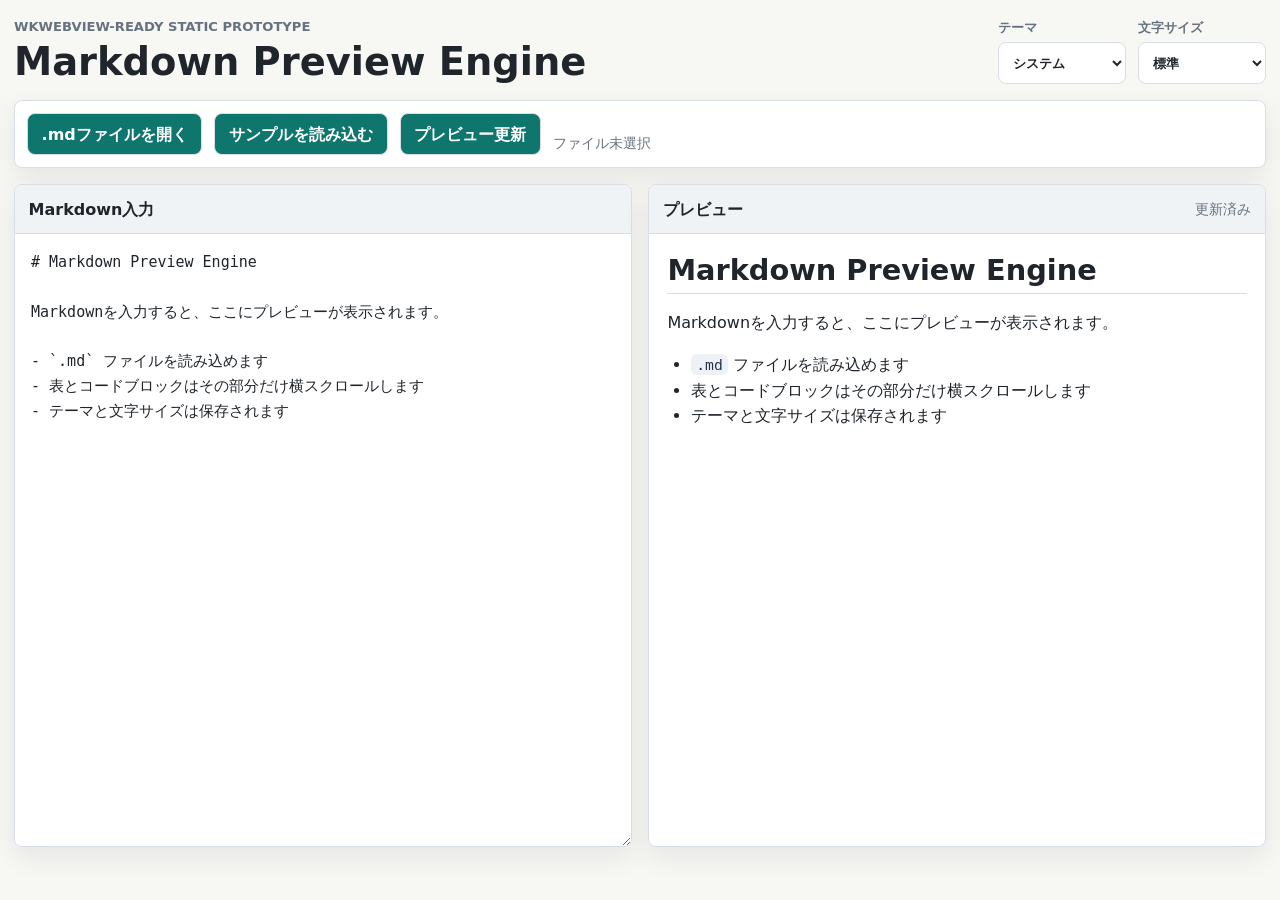
==== index.html @ 47c3f865 "Initial markdown preview engine" ====
<!doctype html>
<html lang="ja">
  <head>
    <meta charset="utf-8">
    <meta name="viewport" content="width=device-width, initial-scale=1, viewport-fit=cover">
    <meta name="color-scheme" content="light dark">
    <title>Markdown Preview Engine</title>
    <link rel="stylesheet" href="style.css">
  </head>
  <body>
    <div class="app-shell">
      <header class="app-header">
        <div class="title-group">
          <p class="eyebrow">WKWebView-ready static prototype</p>
          <h1>Markdown Preview Engine</h1>
        </div>

        <div class="controls" aria-label="表示設定">
          <label class="control-field">
            <span data-i18n="theme">テーマ</span>
            <select id="themeSelect">
              <option value="system" data-i18n="themeSystem">システム</option>
              <option value="light" data-i18n="themeLight">ライト</option>
              <option value="dark" data-i18n="themeDark">ダーク</option>
            </select>
          </label>

          <label class="control-field">
            <span data-i18n="fontSize">文字サイズ</span>
            <select id="fontSizeSelect">
              <option value="small" data-i18n="fontSmall">小</option>
              <option value="normal" data-i18n="fontNormal">標準</option>
              <option value="large" data-i18n="fontLarge">大</option>
              <option value="xlarge" data-i18n="fontXLarge">特大</option>
            </select>
          </label>
        </div>
      </header>

      <main>
        <section class="toolbar" aria-label="Markdown操作">
          <label class="file-button" for="fileInput" data-i18n="openFile">.mdファイルを開く</label>
          <input id="fileInput" class="visually-hidden" type="file" accept=".md,.markdown,.txt,text/markdown,text/plain">
          <button id="loadSampleButton" type="button" data-i18n="loadSample">サンプルを読み込む</button>
          <button id="updatePreviewButton" type="button" data-i18n="updatePreview">プレビュー更新</button>
          <span id="fileName" class="file-name" data-i18n="noFile">ファイル未選択</span>
        </section>

        <section class="workspace" aria-label="Markdown editor and preview">
          <article class="pane editor-pane">
            <div class="pane-header">
              <h2 data-i18n="editor">Markdown入力</h2>
              <span id="editorStatus" class="status-text"></span>
            </div>
            <textarea id="markdownInput" spellcheck="false" data-i18n-placeholder="editorPlaceholder"></textarea>
          </article>

          <article class="pane preview-pane">
            <div class="pane-header">
              <h2 data-i18n="preview">プレビュー</h2>
              <span id="previewStatus" class="status-text"></span>
            </div>
            <div id="preview" class="markdown-body" aria-live="polite"></div>
          </article>
        </section>
      </main>
    </div>

    <script src="vendor/markdown-it.min.js"></script>
    <script src="main.js"></script>
  </body>
</html>
---- style.css ----
:root {
  --bg: #f7f7f4;
  --surface: #ffffff;
  --surface-strong: #f0f3f5;
  --text: #1f252b;
  --muted: #66727f;
  --border: #d8dee5;
  --accent: #0f766e;
  --accent-strong: #115e59;
  --code-bg: #eef2f6;
  --code-text: #243447;
  --shadow: 0 10px 28px rgba(31, 37, 43, 0.08);
  --preview-font-size: 16px;
  --editor-font-size: 15px;
}

:root[data-theme="dark"] {
  --bg: #171a1d;
  --surface: #20252a;
  --surface-strong: #2a3036;
  --text: #eceff3;
  --muted: #a9b3bf;
  --border: #3b444d;
  --accent: #5eead4;
  --accent-strong: #99f6e4;
  --code-bg: #111418;
  --code-text: #eef2f6;
  --shadow: 0 10px 28px rgba(0, 0, 0, 0.24);
}

:root[data-font-size="small"] {
  --preview-font-size: 14px;
  --editor-font-size: 14px;
}

:root[data-font-size="large"] {
  --preview-font-size: 18px;
  --editor-font-size: 16px;
}

:root[data-font-size="xlarge"] {
  --preview-font-size: 20px;
  --editor-font-size: 18px;
}

* {
  box-sizing: border-box;
}

html,
body {
  width: 100%;
  min-width: 0;
  margin: 0;
  overflow-x: hidden;
}

body {
  min-height: 100vh;
  background: var(--bg);
  color: var(--text);
  font-family: system-ui, -apple-system, BlinkMacSystemFont, "Segoe UI", sans-serif;
  line-height: 1.6;
  text-size-adjust: 100%;
  -webkit-text-size-adjust: 100%;
}

button,
select,
textarea {
  font: inherit;
}

button,
.file-button,
select {
  min-height: 42px;
  border: 1px solid var(--border);
  border-radius: 8px;
}

button,
.file-button {
  display: inline-flex;
  align-items: center;
  justify-content: center;
  gap: 0.4rem;
  padding: 0.58rem 0.85rem;
  background: var(--accent);
  color: #ffffff;
  font-weight: 700;
  line-height: 1.2;
  cursor: pointer;
}

button:hover,
.file-button:hover {
  background: var(--accent-strong);
}

select {
  width: 100%;
  padding: 0.45rem 2rem 0.45rem 0.65rem;
  background: var(--surface);
  color: var(--text);
}

.app-shell {
  width: min(1440px, 100%);
  margin: 0 auto;
  padding: max(16px, env(safe-area-inset-top)) max(14px, env(safe-area-inset-right)) max(20px, env(safe-area-inset-bottom)) max(14px, env(safe-area-inset-left));
}

.app-header {
  display: grid;
  grid-template-columns: minmax(0, 1fr) auto;
  gap: 1rem;
  align-items: end;
  margin-bottom: 1rem;
}

.eyebrow {
  margin: 0 0 0.2rem;
  color: var(--muted);
  font-size: 0.82rem;
  font-weight: 700;
  letter-spacing: 0;
  text-transform: uppercase;
}

h1 {
  margin: 0;
  font-size: clamp(1.65rem, 3vw, 2.45rem);
  line-height: 1.15;
  letter-spacing: 0;
}

.controls,
.toolbar {
  display: flex;
  flex-wrap: wrap;
  gap: 0.75rem;
  align-items: end;
}

.control-field {
  display: grid;
  gap: 0.25rem;
  min-width: 128px;
  color: var(--muted);
  font-size: 0.84rem;
  font-weight: 700;
}

.toolbar {
  margin-bottom: 1rem;
  padding: 0.75rem;
  border: 1px solid var(--border);
  border-radius: 8px;
  background: var(--surface);
  box-shadow: var(--shadow);
}

.file-name,
.status-text {
  color: var(--muted);
  font-size: 0.9rem;
  overflow-wrap: anywhere;
}

.file-name {
  min-width: 0;
}

.workspace {
  display: grid;
  grid-template-columns: minmax(0, 1fr) minmax(0, 1fr);
  gap: 1rem;
  align-items: stretch;
}

.pane {
  min-width: 0;
  border: 1px solid var(--border);
  border-radius: 8px;
  background: var(--surface);
  box-shadow: var(--shadow);
  overflow: hidden;
}

.pane-header {
  display: flex;
  justify-content: space-between;
  gap: 0.75rem;
  align-items: center;
  min-height: 48px;
  padding: 0.7rem 0.85rem;
  border-bottom: 1px solid var(--border);
  background: var(--surface-strong);
}

.pane-header h2 {
  margin: 0;
  font-size: 1rem;
  letter-spacing: 0;
}

textarea {
  display: block;
  width: 100%;
  min-height: 68vh;
  padding: 1rem;
  border: 0;
  border-radius: 0;
  resize: vertical;
  background: var(--surface);
  color: var(--text);
  font-family: ui-monospace, SFMono-Regular, Menlo, Consolas, monospace;
  font-size: var(--editor-font-size);
  line-height: 1.65;
  outline: none;
}

textarea:focus {
  box-shadow: inset 0 0 0 2px var(--accent);
}

.markdown-body {
  min-height: 68vh;
  padding: 1.15rem;
  overflow-x: hidden;
  font-size: var(--preview-font-size);
}

.markdown-body > :first-child {
  margin-top: 0;
}

.markdown-body > :last-child {
  margin-bottom: 0;
}

.markdown-body h1,
.markdown-body h2,
.markdown-body h3 {
  margin: 1.35em 0 0.55em;
  line-height: 1.25;
  letter-spacing: 0;
}

.markdown-body h1 {
  padding-bottom: 0.3rem;
  border-bottom: 1px solid var(--border);
  font-size: 1.8em;
}

.markdown-body h2 {
  font-size: 1.45em;
}

.markdown-body h3 {
  font-size: 1.18em;
}

.markdown-body p,
.markdown-body li,
.markdown-body blockquote,
.markdown-body td,
.markdown-body th {
  overflow-wrap: anywhere;
  word-break: normal;
}

.markdown-body a {
  color: var(--accent);
  overflow-wrap: anywhere;
  word-break: break-word;
}

.markdown-body img {
  display: block;
  max-width: 100%;
  height: auto;
  margin: 1rem 0;
  border-radius: 8px;
}

.markdown-body blockquote {
  margin: 1rem 0;
  padding: 0.1rem 0 0.1rem 1rem;
  border-left: 4px solid var(--accent);
  color: var(--muted);
}

.markdown-body code {
  padding: 0.12rem 0.35rem;
  border-radius: 6px;
  background: var(--code-bg);
  color: var(--code-text);
  font-family: ui-monospace, SFMono-Regular, Menlo, Consolas, monospace;
  font-size: 0.92em;
}

.markdown-body pre {
  max-width: 100%;
  margin: 1rem 0;
  padding: 1rem;
  overflow-x: auto;
  border-radius: 8px;
  background: var(--code-bg);
  -webkit-overflow-scrolling: touch;
}

.markdown-body pre code {
  display: block;
  min-width: max-content;
  padding: 0;
  background: transparent;
}

.markdown-body ul,
.markdown-body ol {
  padding-left: 1.45rem;
}

.markdown-body hr {
  height: 1px;
  margin: 1.5rem 0;
  border: 0;
  background: var(--border);
}

.table-wrapper {
  width: 100%;
  max-width: 100%;
  margin: 1rem 0;
  overflow-x: auto;
  -webkit-overflow-scrolling: touch;
}

.markdown-body table {
  width: max-content;
  max-width: none;
  min-width: min(100%, 480px);
  border-collapse: collapse;
  background: var(--surface);
}

.markdown-body th,
.markdown-body td {
  padding: 0.55rem 0.7rem;
  border: 1px solid var(--border);
  text-align: left;
  vertical-align: top;
}

.markdown-body th {
  background: var(--surface-strong);
}

.markdown-body input[type="checkbox"] {
  margin-right: 0.45rem;
}

.visually-hidden {
  position: absolute;
  width: 1px;
  height: 1px;
  padding: 0;
  margin: -1px;
  overflow: hidden;
  clip: rect(0, 0, 0, 0);
  white-space: nowrap;
  border: 0;
}

@media (max-width: 800px) {
  .app-shell {
    padding-top: max(12px, env(safe-area-inset-top));
  }

  .app-header,
  .workspace {
    grid-template-columns: 1fr;
  }

  .controls {
    display: grid;
    grid-template-columns: 1fr 1fr;
    width: 100%;
  }

  .toolbar {
    display: grid;
    grid-template-columns: 1fr 1fr;
  }

  .file-name {
    grid-column: 1 / -1;
  }

  textarea {
    min-height: 38vh;
  }

  .markdown-body {
    min-height: 55vh;
  }
}

@media (max-width: 480px) {
  .controls,
  .toolbar {
    grid-template-columns: 1fr;
  }

  button,
  .file-button {
    width: 100%;
  }

  .markdown-body,
  textarea {
    padding: 0.85rem;
  }
}
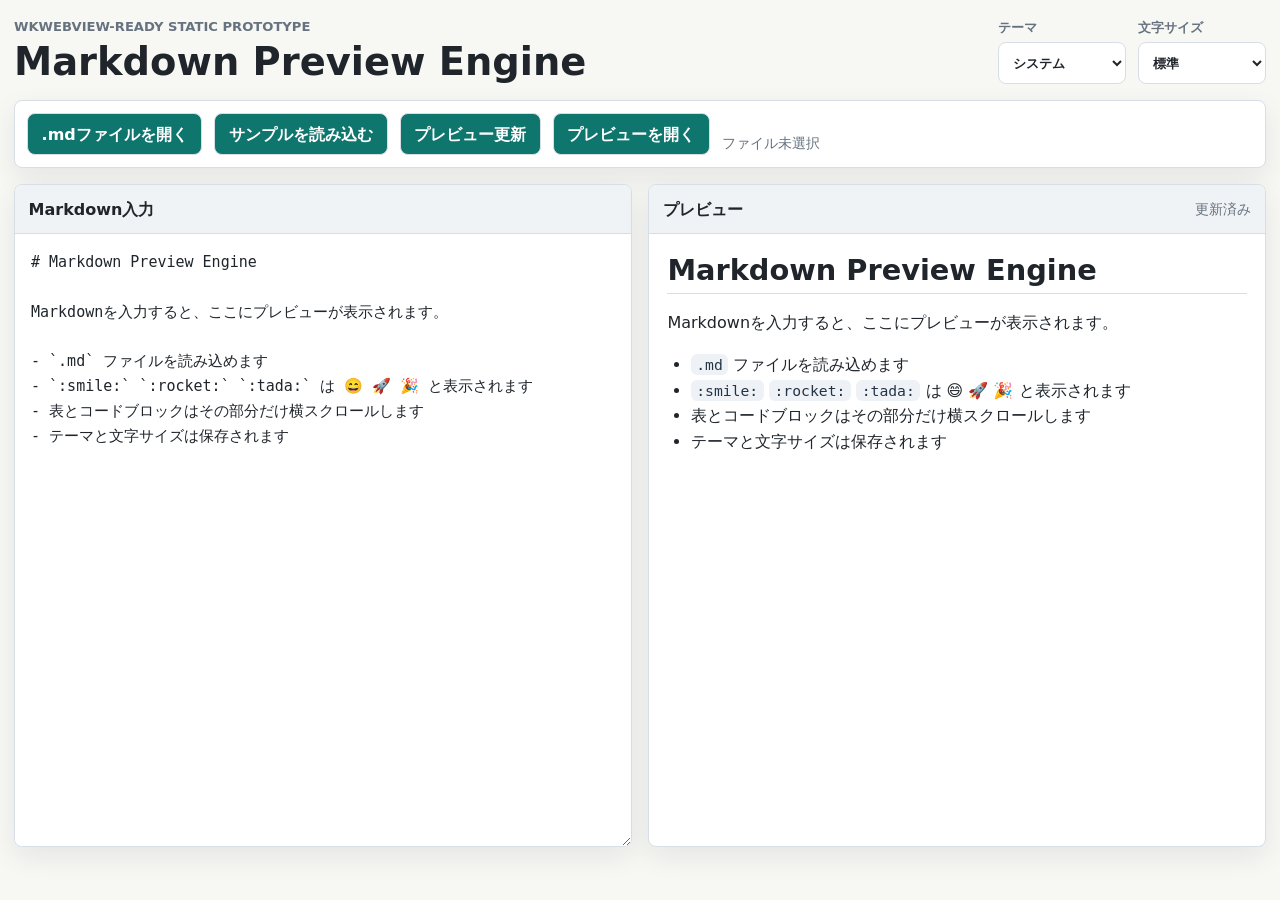
==== commit eae57b21: "Add emoji support and reader preview" ====
--- a/index.html
+++ b/index.html
@@ -5,7 +5,7 @@
     <meta name="viewport" content="width=device-width, initial-scale=1, viewport-fit=cover">
     <meta name="color-scheme" content="light dark">
     <title>Markdown Preview Engine</title>
-    <link rel="stylesheet" href="style.css">
+    <link rel="stylesheet" href="css/style.css">
   </head>
   <body>
     <div class="app-shell">
@@ -43,6 +43,7 @@
           <input id="fileInput" class="visually-hidden" type="file" accept=".md,.markdown,.txt,text/markdown,text/plain">
           <button id="loadSampleButton" type="button" data-i18n="loadSample">サンプルを読み込む</button>
           <button id="updatePreviewButton" type="button" data-i18n="updatePreview">プレビュー更新</button>
+          <button id="openPreviewButton" type="button" data-i18n="openPreview">プレビューを開く</button>
           <span id="fileName" class="file-name" data-i18n="noFile">ファイル未選択</span>
         </section>
 
@@ -66,7 +67,9 @@
       </main>
     </div>
 
-    <script src="vendor/markdown-it.min.js"></script>
-    <script src="main.js"></script>
+    <script src="vendor/markdown-it/markdown-it.min.js"></script>
+    <script src="vendor/markdown-it-emoji/markdown-it-emoji.min.js"></script>
+    <script src="js/i18n.js"></script>
+    <script src="js/app.js"></script>
   </body>
 </html>
--- a/css/style.css
+++ b/css/style.css
@@ -0,0 +1,447 @@
+:root {
+  --bg: #f7f7f4;
+  --surface: #ffffff;
+  --surface-strong: #f0f3f5;
+  --text: #1f252b;
+  --muted: #66727f;
+  --border: #d8dee5;
+  --accent: #0f766e;
+  --accent-strong: #115e59;
+  --code-bg: #eef2f6;
+  --code-text: #243447;
+  --shadow: 0 10px 28px rgba(31, 37, 43, 0.08);
+  --preview-font-size: 16px;
+  --editor-font-size: 15px;
+}
+
+:root[data-theme="dark"] {
+  --bg: #171a1d;
+  --surface: #20252a;
+  --surface-strong: #2a3036;
+  --text: #eceff3;
+  --muted: #a9b3bf;
+  --border: #3b444d;
+  --accent: #5eead4;
+  --accent-strong: #99f6e4;
+  --code-bg: #111418;
+  --code-text: #eef2f6;
+  --shadow: 0 10px 28px rgba(0, 0, 0, 0.24);
+}
+
+:root[data-font-size="small"] {
+  --preview-font-size: 14px;
+  --editor-font-size: 14px;
+}
+
+:root[data-font-size="large"] {
+  --preview-font-size: 18px;
+  --editor-font-size: 16px;
+}
+
+:root[data-font-size="xlarge"] {
+  --preview-font-size: 20px;
+  --editor-font-size: 18px;
+}
+
+* {
+  box-sizing: border-box;
+}
+
+html,
+body {
+  width: 100%;
+  min-width: 0;
+  margin: 0;
+  overflow-x: hidden;
+}
+
+body {
+  min-height: 100vh;
+  background: var(--bg);
+  color: var(--text);
+  font-family: system-ui, -apple-system, BlinkMacSystemFont, "Segoe UI", sans-serif;
+  line-height: 1.6;
+  text-size-adjust: 100%;
+  -webkit-text-size-adjust: 100%;
+}
+
+body.reader-page {
+  min-height: 100svh;
+  background: var(--surface);
+}
+
+button,
+select,
+textarea {
+  font: inherit;
+}
+
+button,
+.file-button,
+select {
+  min-height: 42px;
+  border: 1px solid var(--border);
+  border-radius: 8px;
+}
+
+button,
+.file-button {
+  display: inline-flex;
+  align-items: center;
+  justify-content: center;
+  gap: 0.4rem;
+  padding: 0.58rem 0.85rem;
+  background: var(--accent);
+  color: #ffffff;
+  font-weight: 700;
+  line-height: 1.2;
+  cursor: pointer;
+}
+
+button:hover,
+.file-button:hover {
+  background: var(--accent-strong);
+}
+
+select {
+  width: 100%;
+  padding: 0.45rem 2rem 0.45rem 0.65rem;
+  background: var(--surface);
+  color: var(--text);
+}
+
+.app-shell {
+  width: min(1440px, 100%);
+  margin: 0 auto;
+  padding: max(16px, env(safe-area-inset-top)) max(14px, env(safe-area-inset-right)) max(20px, env(safe-area-inset-bottom)) max(14px, env(safe-area-inset-left));
+}
+
+.app-header {
+  display: grid;
+  grid-template-columns: minmax(0, 1fr) auto;
+  gap: 1rem;
+  align-items: end;
+  margin-bottom: 1rem;
+}
+
+.eyebrow {
+  margin: 0 0 0.2rem;
+  color: var(--muted);
+  font-size: 0.82rem;
+  font-weight: 700;
+  letter-spacing: 0;
+  text-transform: uppercase;
+}
+
+h1 {
+  margin: 0;
+  font-size: clamp(1.65rem, 3vw, 2.45rem);
+  line-height: 1.15;
+  letter-spacing: 0;
+}
+
+.controls,
+.toolbar {
+  display: flex;
+  flex-wrap: wrap;
+  gap: 0.75rem;
+  align-items: end;
+}
+
+.control-field {
+  display: grid;
+  gap: 0.25rem;
+  min-width: 128px;
+  color: var(--muted);
+  font-size: 0.84rem;
+  font-weight: 700;
+}
+
+.toolbar {
+  margin-bottom: 1rem;
+  padding: 0.75rem;
+  border: 1px solid var(--border);
+  border-radius: 8px;
+  background: var(--surface);
+  box-shadow: var(--shadow);
+}
+
+.file-name,
+.status-text {
+  color: var(--muted);
+  font-size: 0.9rem;
+  overflow-wrap: anywhere;
+}
+
+.file-name {
+  min-width: 0;
+}
+
+.workspace {
+  display: grid;
+  grid-template-columns: minmax(0, 1fr) minmax(0, 1fr);
+  gap: 1rem;
+  align-items: stretch;
+}
+
+.pane {
+  min-width: 0;
+  border: 1px solid var(--border);
+  border-radius: 8px;
+  background: var(--surface);
+  box-shadow: var(--shadow);
+  overflow: hidden;
+}
+
+.pane-header {
+  display: flex;
+  justify-content: space-between;
+  gap: 0.75rem;
+  align-items: center;
+  min-height: 48px;
+  padding: 0.7rem 0.85rem;
+  border-bottom: 1px solid var(--border);
+  background: var(--surface-strong);
+}
+
+.pane-header h2 {
+  margin: 0;
+  font-size: 1rem;
+  letter-spacing: 0;
+}
+
+textarea {
+  display: block;
+  width: 100%;
+  min-height: 68vh;
+  padding: 1rem;
+  border: 0;
+  border-radius: 0;
+  resize: vertical;
+  background: var(--surface);
+  color: var(--text);
+  font-family: ui-monospace, SFMono-Regular, Menlo, Consolas, monospace;
+  font-size: var(--editor-font-size);
+  line-height: 1.65;
+  outline: none;
+}
+
+textarea:focus {
+  box-shadow: inset 0 0 0 2px var(--accent);
+}
+
+.markdown-body {
+  min-height: 68vh;
+  padding: 1.15rem;
+  overflow-x: hidden;
+  font-size: var(--preview-font-size);
+}
+
+.reader-body {
+  width: min(100%, 760px);
+  min-height: 100svh;
+  margin: 0 auto;
+  padding: max(20px, env(safe-area-inset-top)) max(18px, env(safe-area-inset-right)) max(28px, env(safe-area-inset-bottom)) max(18px, env(safe-area-inset-left));
+}
+
+.markdown-body > :first-child {
+  margin-top: 0;
+}
+
+.markdown-body > :last-child {
+  margin-bottom: 0;
+}
+
+.markdown-body h1,
+.markdown-body h2,
+.markdown-body h3 {
+  margin: 1.35em 0 0.55em;
+  line-height: 1.25;
+  letter-spacing: 0;
+}
+
+.markdown-body h1 {
+  padding-bottom: 0.3rem;
+  border-bottom: 1px solid var(--border);
+  font-size: 1.8em;
+}
+
+.markdown-body h2 {
+  font-size: 1.45em;
+}
+
+.markdown-body h3 {
+  font-size: 1.18em;
+}
+
+.markdown-body p,
+.markdown-body li,
+.markdown-body blockquote,
+.markdown-body td,
+.markdown-body th {
+  max-width: 100%;
+  overflow-wrap: anywhere;
+  word-break: normal;
+}
+
+.markdown-body a {
+  color: var(--accent);
+  overflow-wrap: anywhere;
+  word-break: break-word;
+}
+
+.markdown-body img {
+  display: block;
+  max-width: 100%;
+  height: auto;
+  margin: 1rem 0;
+  border-radius: 8px;
+}
+
+.markdown-body blockquote {
+  margin: 1rem 0;
+  padding: 0.1rem 0 0.1rem 1rem;
+  border-left: 4px solid var(--accent);
+  color: var(--muted);
+}
+
+.markdown-body code {
+  padding: 0.12rem 0.35rem;
+  border-radius: 6px;
+  background: var(--code-bg);
+  color: var(--code-text);
+  font-family: ui-monospace, SFMono-Regular, Menlo, Consolas, monospace;
+  font-size: 0.92em;
+}
+
+.markdown-body pre {
+  max-width: 100%;
+  margin: 1rem 0;
+  padding: 1rem;
+  overflow-x: auto;
+  overflow-y: hidden;
+  border-radius: 8px;
+  background: var(--code-bg);
+  -webkit-overflow-scrolling: touch;
+}
+
+.markdown-body pre code {
+  display: block;
+  min-width: max-content;
+  padding: 0;
+  background: transparent;
+}
+
+.markdown-body ul,
+.markdown-body ol {
+  padding-left: 1.45rem;
+}
+
+.markdown-body hr {
+  height: 1px;
+  margin: 1.5rem 0;
+  border: 0;
+  background: var(--border);
+}
+
+.table-wrapper {
+  width: 100%;
+  max-width: 100%;
+  margin: 1rem 0;
+  overflow-x: auto;
+  overflow-y: hidden;
+  -webkit-overflow-scrolling: touch;
+}
+
+.markdown-body table {
+  width: max-content;
+  max-width: none;
+  min-width: min(100%, 480px);
+  border-collapse: collapse;
+  background: var(--surface);
+}
+
+.markdown-body th,
+.markdown-body td {
+  padding: 0.55rem 0.7rem;
+  border: 1px solid var(--border);
+  text-align: left;
+  vertical-align: top;
+}
+
+.markdown-body th {
+  background: var(--surface-strong);
+}
+
+.markdown-body input[type="checkbox"] {
+  margin-right: 0.45rem;
+}
+
+.visually-hidden {
+  position: absolute;
+  width: 1px;
+  height: 1px;
+  padding: 0;
+  margin: -1px;
+  overflow: hidden;
+  clip: rect(0, 0, 0, 0);
+  white-space: nowrap;
+  border: 0;
+}
+
+@media (max-width: 800px) {
+  .app-shell {
+    padding-top: max(12px, env(safe-area-inset-top));
+  }
+
+  .app-header,
+  .workspace {
+    grid-template-columns: 1fr;
+  }
+
+  .controls {
+    display: grid;
+    grid-template-columns: 1fr 1fr;
+    width: 100%;
+  }
+
+  .toolbar {
+    display: grid;
+    grid-template-columns: 1fr 1fr;
+  }
+
+  .file-name {
+    grid-column: 1 / -1;
+  }
+
+  textarea {
+    min-height: 38vh;
+  }
+
+  .markdown-body {
+    min-height: 55vh;
+  }
+
+  .reader-body {
+    width: 100%;
+    min-height: 100svh;
+    padding: max(16px, env(safe-area-inset-top)) max(14px, env(safe-area-inset-right)) max(22px, env(safe-area-inset-bottom)) max(14px, env(safe-area-inset-left));
+  }
+}
+
+@media (max-width: 480px) {
+  .controls,
+  .toolbar {
+    grid-template-columns: 1fr;
+  }
+
+  button,
+  .file-button {
+    width: 100%;
+  }
+
+  .markdown-body,
+  textarea {
+    padding: 0.85rem;
+  }
+}
